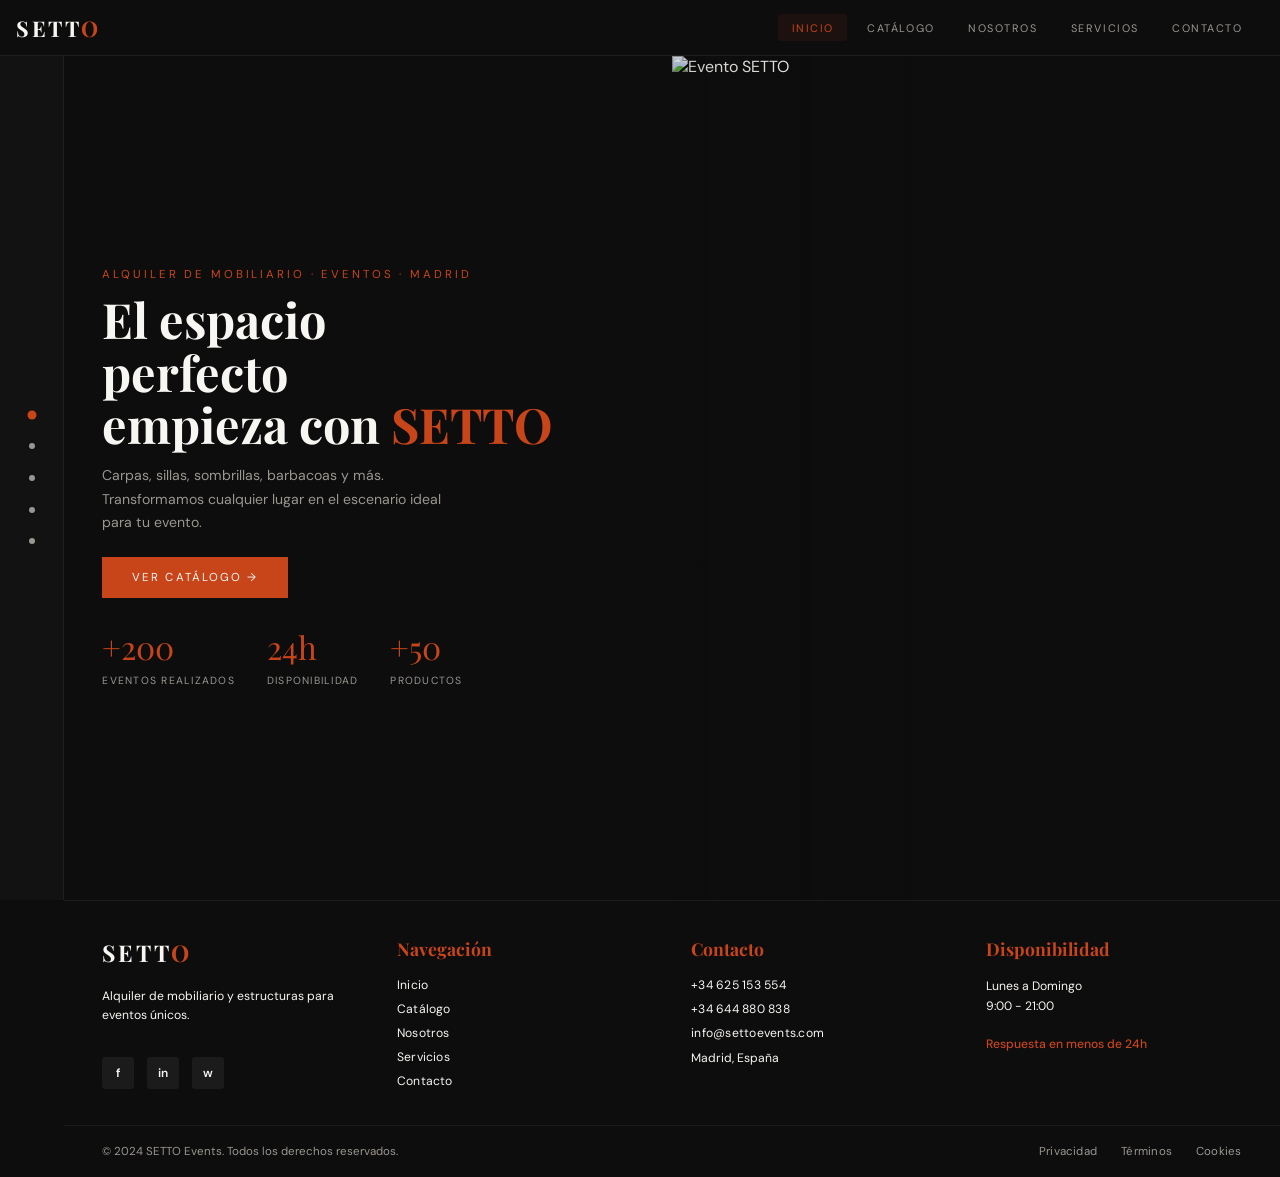
==== index.html @ fbda528d "first commit" ====
<!DOCTYPE html>
<html lang="es">
<head>
  <meta charset="UTF-8" />
  <meta name="viewport" content="width=device-width, initial-scale=1.0, maximum-scale=1.0" />
  <title>SETTO — Mobiliario para Eventos</title>
  <link href="https://fonts.googleapis.com/css2?family=Playfair+Display:ital,wght@0,400;0,700;1,400&family=DM+Sans:wght@300;400;500&display=swap" rel="stylesheet" />
  <link rel="stylesheet" href="styles.css" />
</head>
<body>
  <div class="shell">
    <header class="topbar">
      <a class="logo" href="index.html">SETT<span>O</span></a>
      <nav class="topbar-right" aria-label="Navegación principal">
        <a class="tab active" href="index.html">Inicio</a>
        <a class="tab" href="catalogo.html">Catálogo</a>
        <a class="tab" href="quienes.html">Nosotros</a>
        <a class="tab" href="servicios.html">Servicios</a>
        <a class="tab" href="contacto.html">Contacto</a>
      </nav>
    </header>

    <aside class="sidebar" aria-label="Secciones del sitio">
      <a class="side-dot active" href="index.html" aria-label="Inicio"></a>
      <a class="side-dot" href="catalogo.html" aria-label="Catálogo"></a>
      <a class="side-dot" href="quienes.html" aria-label="Nosotros"></a>
      <a class="side-dot" href="servicios.html" aria-label="Servicios"></a>
      <a class="side-dot" href="contacto.html" aria-label="Contacto"></a>
    </aside>

    <main class="content">
      <section class="panel active" id="p-inicio">
        <div class="inicio-left">
          <p class="inicio-tag">Alquiler de Mobiliario · Eventos · Madrid</p>
          <h1 class="inicio-title">El espacio<br />perfecto<br />empieza con <em>SETTO</em></h1>
          <p class="inicio-desc">Carpas, sillas, sombrillas, barbacoas y más. Transformamos cualquier lugar en el escenario ideal para tu evento.</p>
          <a class="btn" href="catalogo.html">Ver catálogo →</a>
          <div class="inicio-stats">
            <div class="stat-item">
              <span class="stat-num">+200</span>
              <span class="stat-lbl">Eventos realizados</span>
            </div>
            <div class="stat-item">
              <span class="stat-num">24h</span>
              <span class="stat-lbl">Disponibilidad</span>
            </div>
            <div class="stat-item">
              <span class="stat-num">+50</span>
              <span class="stat-lbl">Productos</span>
            </div>
          </div>
        </div>
        <div class="inicio-right">
          <img src="https://lh3.googleusercontent.com/d/1FYIi6X37Gi3Uoi7_9sKnmlRNh_rborIX" alt="Evento SETTO" />
        </div>
      </section>
    </main>
  </div>

  <footer>
    <div class="footer-content">
      <div class="footer-section footer-brand">
        <div class="footer-logo">SETT<span>O</span></div>
        <p class="footer-tagline">Alquiler de mobiliario y estructuras para eventos únicos.</p>
        <div class="footer-social">
          <a href="#" aria-label="Instagram" title="Instagram">f</a>
          <a href="#" aria-label="LinkedIn" title="LinkedIn">in</a>
          <a href="#" aria-label="WhatsApp" title="WhatsApp">w</a>
        </div>
      </div>

      <div class="footer-section">
        <h3>Navegación</h3>
        <ul>
          <li><a href="index.html">Inicio</a></li>
          <li><a href="catalogo.html">Catálogo</a></li>
          <li><a href="quienes.html">Nosotros</a></li>
          <li><a href="servicios.html">Servicios</a></li>
          <li><a href="contacto.html">Contacto</a></li>
        </ul>
      </div>

      <div class="footer-section">
        <h3>Contacto</h3>
        <ul>
          <li><a href="tel:+34625153554">+34 625 153 554</a></li>
          <li><a href="tel:+34644880838">+34 644 880 838</a></li>
          <li><a href="mailto:info@settoevents.com">info@settoevents.com</a></li>
          <li><p>Madrid, España</p></li>
        </ul>
      </div>

      <div class="footer-section">
        <h3>Disponibilidad</h3>
        <p>Lunes a Domingo<br>9:00 - 21:00</p>
        <p style="margin-top: 0.5rem; color: var(--terra); font-weight: 500;">Respuesta en menos de 24h</p>
      </div>
    </div>

    <div class="footer-bottom">
      <p>&copy; 2024 SETTO Events. Todos los derechos reservados.</p>
      <nav style="display: flex; gap: 1.5rem;">
        <a href="#">Privacidad</a>
        <a href="#">Términos</a>
        <a href="#">Cookies</a>
      </nav>
    </div>
  </footer>
</body>
</html>
---- styles.css ----
:root {
  --negro: #0D0D0D;
  --terra: #C8451A;
  --crema: #F8F6F2;
  --arena: #E8E0D5;
  --piedra: #9A9690;
  --fd: 'Playfair Display', serif;
  --fb: 'DM Sans', sans-serif;
}

*, *::before, *::after { margin: 0; padding: 0; box-sizing: border-box; }

html, body {
  width: 100%;
  min-height: 100%;
  overflow-y: auto;
  overflow-x: hidden;
  font-family: var(--fb);
  background: var(--negro);
  color: var(--crema);
}

a { color: inherit; }

.shell {
  display: grid;
  grid-template-columns: 64px 1fr;
  grid-template-rows: 56px 1fr;
  width: 100vw;
  min-height: 100vh;
}

.topbar {
  grid-column: 1 / -1;
  grid-row: 1;
  background: var(--negro);
  border-bottom: 1px solid rgba(255,255,255,0.07);
  display: flex;
  align-items: center;
  justify-content: space-between;
  padding: 0 1.5rem 0 1rem;
  z-index: 10;
}

.logo {
  font-family: var(--fd);
  font-size: 1.35rem;
  font-weight: 700;
  letter-spacing: 0.12em;
  color: var(--crema);
  text-decoration: none;
}

.logo span { color: var(--terra); }

.topbar-right {
  display: flex;
  align-items: center;
  gap: 0.4rem;
}

.tab {
  font-size: 0.68rem;
  letter-spacing: 0.14em;
  text-transform: uppercase;
  color: var(--piedra);
  background: none;
  border: none;
  cursor: pointer;
  padding: 0.4rem 0.85rem;
  border-radius: 2px;
  transition: color 0.2s, background 0.2s;
  font-family: var(--fb);
  text-decoration: none;
}

.tab:hover { color: var(--crema); }
.tab.active { color: var(--terra); background: rgba(200,69,26,0.08); }

.sidebar {
  grid-column: 1;
  grid-row: 2;
  background: rgba(255,255,255,0.02);
  border-right: 1px solid rgba(255,255,255,0.06);
  display: flex;
  flex-direction: column;
  align-items: center;
  justify-content: center;
  gap: 1.6rem;
  padding: 1rem 0;
}

.side-dot {
  width: 6px;
  height: 6px;
  border-radius: 50%;
  background: var(--piedra);
  cursor: pointer;
  transition: background 0.2s, transform 0.2s;
  display: block;
  text-decoration: none;
}

.side-dot.active { background: var(--terra); transform: scale(1.5); }
.side-dot:hover { background: var(--crema); }

.content {
  grid-column: 2;
  grid-row: 2;
  position: relative;
  overflow: visible;
}

.panel {
  position: relative;
  min-height: calc(100vh - 56px);
  opacity: 1;
  pointer-events: auto;
}

.panel.active {
  opacity: 1;
  pointer-events: auto;
}

#p-inicio {
  display: grid;
  grid-template-columns: 1fr 1fr;
  height: 100%;
}

.inicio-left {
  background: var(--negro);
  display: flex;
  flex-direction: column;
  justify-content: center;
  padding: clamp(1.5rem, 3vw, 3.5rem);
  gap: 0;
}

.inicio-tag {
  font-size: clamp(0.6rem, 0.9vw, 0.72rem);
  letter-spacing: 0.25em;
  text-transform: uppercase;
  color: var(--terra);
  margin-bottom: clamp(0.6rem, 1.2vh, 1.2rem);
  animation: fadeUp 0.5s ease 0.1s both;
}

.inicio-title {
  font-family: var(--fd);
  font-size: clamp(1.8rem, 3.8vw, 4rem);
  line-height: 1.08;
  color: var(--crema);
  margin-bottom: clamp(0.6rem, 1.5vh, 1.5rem);
  animation: fadeUp 0.5s ease 0.2s both;
}

.inicio-title em { color: var(--terra); font-style: normal; }

.inicio-desc {
  color: var(--piedra);
  font-size: clamp(0.78rem, 1.1vw, 0.95rem);
  line-height: 1.65;
  max-width: 340px;
  margin-bottom: clamp(1rem, 2.5vh, 2rem);
  animation: fadeUp 0.5s ease 0.3s both;
}

.btn,
.form-submit,
.page-link {
  display: inline-block;
  background: var(--terra);
  color: var(--crema);
  font-size: 0.72rem;
  letter-spacing: 0.18em;
  text-transform: uppercase;
  padding: 0.75rem 1.8rem;
  border: 1px solid transparent;
  cursor: pointer;
  font-family: var(--fb);
  transition: background 0.2s, color 0.2s, border-color 0.2s;
  animation: fadeUp 0.5s ease 0.4s both;
  align-self: flex-start;
  text-decoration: none;
}

.btn:hover,
.form-submit:hover,
.page-link:hover {
  background: transparent;
  border-color: var(--terra);
  color: var(--terra);
}

.inicio-stats {
  display: flex;
  gap: 2rem;
  margin-top: clamp(1.2rem, 3vh, 2.5rem);
  animation: fadeUp 0.5s ease 0.5s both;
}

.stat-num {
  font-family: var(--fd);
  font-size: clamp(1.4rem, 2.5vw, 2.2rem);
  color: var(--terra);
  display: block;
}

.stat-lbl {
  font-size: 0.65rem;
  letter-spacing: 0.12em;
  text-transform: uppercase;
  color: var(--piedra);
}

.inicio-right {
  position: relative;
  overflow: hidden;
}

.inicio-right img {
  width: 100%;
  height: 100%;
  object-fit: cover;
  object-position: 40% 55%;
}

.inicio-right::after {
  content: '';
  position: absolute;
  inset: 0;
  background: linear-gradient(to right, rgba(13,13,13,0.18) 0%, transparent 40%);
}

#p-catalogo {
  display: grid;
  grid-template-rows: auto 1fr auto;
  min-height: calc(100vh - 56px);
  background: var(--crema);
  color: var(--negro);
  overflow-y: auto;
}

.cat-header {
  padding: clamp(0.8rem, 1.5vh, 1.2rem) clamp(1rem, 2vw, 2rem);
  display: flex;
  align-items: center;
  justify-content: space-between;
  border-bottom: 1px solid var(--arena);
  flex-wrap: wrap;
  gap: 0.5rem;
}

.cat-title {
  font-family: var(--fd);
  font-size: clamp(1rem, 2vw, 1.5rem);
  color: var(--negro);
}

.filters {
  display: flex;
  gap: 0.3rem;
  flex-wrap: wrap;
}

.fbtn {
  font-family: var(--fb);
  font-size: 0.62rem;
  letter-spacing: 0.14em;
  text-transform: uppercase;
  color: var(--piedra);
  background: transparent;
  border: 1px solid var(--arena);
  padding: 0.3rem 0.8rem;
  cursor: pointer;
  transition: all 0.2s;
}

.fbtn:hover { border-color: var(--negro); color: var(--negro); }
.fbtn.active { background: var(--negro); color: var(--crema); border-color: var(--negro); }

.cat-grid {
  display: grid;
  grid-template-columns: repeat(5, 1fr);
  gap: 1px;
  background: var(--arena);
  align-content: start;
  grid-auto-rows: max-content;
}

.cat-card {
  background: var(--crema);
  cursor: pointer;
  display: flex;
  flex-direction: column;
  overflow: hidden;
  transition: opacity 0.2s;
  position: relative;
  min-height: 0;
}

.cat-card.hidden { display: none; }

.cat-card-img {
  overflow: hidden;
  position: relative;
  aspect-ratio: 4 / 5;
  background: var(--arena);
}

.cat-card-img img {
  width: 100%;
  height: 100%;
  object-fit: cover;
  object-position: center;
  transition: transform 0.4s ease;
}

.cat-card:hover .cat-card-img img { transform: scale(1.06); }

.cat-card-overlay {
  position: absolute;
  inset: 0;
  background: rgba(13,13,13,0);
  display: flex;
  align-items: center;
  justify-content: center;
  transition: background 0.3s;
}

.cat-card:hover .cat-card-overlay { background: rgba(13,13,13,0.5); }

.cat-card-cta {
  color: var(--crema);
  font-size: 0.62rem;
  letter-spacing: 0.18em;
  text-transform: uppercase;
  border: 1px solid rgba(255,255,255,0.6);
  padding: 0.4rem 0.9rem;
  opacity: 0;
  transform: translateY(6px);
  transition: opacity 0.25s, transform 0.25s;
}

.cat-card:hover .cat-card-cta { opacity: 1; transform: translateY(0); }

.cat-card-info {
  padding: 0.4rem 0.6rem 0.5rem;
  border-top: 1px solid var(--arena);
  flex-shrink: 0;
}

.cat-card-ref {
  font-size: 0.55rem;
  letter-spacing: 0.16em;
  text-transform: uppercase;
  color: var(--terra);
  margin-bottom: 0.1rem;
}

.cat-card-name {
  font-family: var(--fd);
  font-size: clamp(0.7rem, 1vw, 0.9rem);
  color: var(--negro);
  white-space: nowrap;
  overflow: hidden;
  text-overflow: ellipsis;
}

.cat-footer {
  padding: 0.5rem clamp(1rem, 2vw, 2rem);
  border-top: 1px solid var(--arena);
  font-size: 0.65rem;
  color: var(--piedra);
  letter-spacing: 0.05em;
  display: flex;
  align-items: center;
  gap: 0.4rem;
}

.cat-footer span { color: var(--terra); }

.q-layout,
.srv-layout,
.cnt-layout {
  display: grid;
  height: 100%;
}

.q-layout { grid-template-columns: 1fr 1.4fr; }
.srv-layout { grid-template-columns: 1fr 1fr; }
.cnt-layout { grid-template-columns: 1fr 1.3fr; }

.q-visual,
.srv-left,
.cnt-left {
  display: flex;
  flex-direction: column;
  justify-content: center;
  padding: clamp(1.5rem, 3vw, 3.5rem);
}

.q-visual {
  background: var(--negro);
  position: relative;
  overflow: hidden;
  align-items: flex-start;
  gap: 1.2rem;
}

.q-visual::before {
  content: '';
  position: absolute;
  bottom: 0;
  right: 0;
  width: 45%;
  height: 35%;
  background: var(--terra);
  opacity: 0.85;
}

.q-visual-word {
  font-family: var(--fd);
  font-size: clamp(3.5rem, 7vw, 7.5rem);
  font-weight: 700;
  color: rgba(255,255,255,0.92);
  letter-spacing: 0.08em;
  position: relative;
  z-index: 1;
  line-height: 1;
}

.q-visual-tagline {
  font-size: clamp(0.85rem, 1.3vw, 1.05rem);
  color: rgba(255,255,255,0.65);
  line-height: 1.65;
  max-width: 280px;
  position: relative;
  z-index: 1;
  font-family: var(--fb);
  font-weight: 300;
}

.q-visual-label {
  position: absolute;
  bottom: clamp(1rem, 3vh, 2.5rem);
  left: clamp(1.5rem, 3vw, 2.5rem);
  font-size: 0.62rem;
  letter-spacing: 0.2em;
  text-transform: uppercase;
  color: rgba(255,255,255,0.35);
  z-index: 1;
}

.q-content {
  background: var(--crema);
  color: var(--negro);
  padding: clamp(1.5rem, 3vw, 3.5rem);
  display: flex;
  flex-direction: column;
  justify-content: center;
  gap: 0;
  overflow: hidden;
}

.q-label,
.srv-left-label,
.cnt-label,
.cnt-form-label {
  font-size: 0.65rem;
  letter-spacing: 0.25em;
  text-transform: uppercase;
}

.q-label,
.srv-left-label,
.cnt-label { color: var(--terra); margin-bottom: 0.6rem; }

.q-title,
.srv-left-title,
.cnt-title,
.cnt-right-title,
.lb-name,
.contact-name {
  font-family: var(--fd);
}

.q-title {
  font-size: clamp(1.4rem, 2.8vw, 2.6rem);
  line-height: 1.1;
  margin-bottom: clamp(0.6rem, 1.5vh, 1.2rem);
}

.q-body {
  color: var(--piedra);
  font-size: clamp(0.75rem, 1.1vw, 0.9rem);
  line-height: 1.7;
  max-width: 480px;
  margin-bottom: clamp(1rem, 2.5vh, 2rem);
}

.q-values {
  display: flex;
  flex-direction: column;
  gap: clamp(0.5rem, 1.2vh, 1rem);
}

.q-val {
  display: flex;
  gap: 1rem;
  align-items: flex-start;
}

.q-val-num {
  font-family: var(--fd);
  font-size: 0.95rem;
  color: var(--terra);
  min-width: 24px;
  flex-shrink: 0;
  padding-top: 0.05rem;
}

.q-val-text strong {
  display: block;
  font-size: clamp(0.75rem, 1vw, 0.85rem);
  letter-spacing: 0.05em;
  margin-bottom: 0.1rem;
}

.q-val-text span {
  font-size: clamp(0.7rem, 0.9vw, 0.8rem);
  color: var(--piedra);
  line-height: 1.5;
}

.srv-left { background: var(--terra); }

.srv-left-title {
  font-size: clamp(1.6rem, 3vw, 3rem);
  color: var(--crema);
  line-height: 1.1;
  margin-bottom: clamp(0.8rem, 2vh, 1.5rem);
}

.srv-left-body {
  color: rgba(255,255,255,0.7);
  font-size: clamp(0.75rem, 1.1vw, 0.9rem);
  line-height: 1.7;
  max-width: 340px;
}

.srv-right {
  background: var(--negro);
  display: flex;
  flex-direction: column;
  justify-content: center;
  padding: clamp(1.5rem, 3vw, 3rem);
  gap: 0;
}

.srv-row {
  display: grid;
  grid-template-columns: 42px 1fr auto;
  align-items: center;
  gap: 1rem;
  padding: clamp(0.5rem, 1.2vh, 0.9rem) 0;
  border-bottom: 1px solid rgba(255,255,255,0.06);
  transition: all 0.2s;
  cursor: default;
}

.srv-row:first-child { border-top: 1px solid rgba(255,255,255,0.06); }
.srv-row:hover .srv-name { color: var(--terra); }

.srv-num {
  font-family: var(--fd);
  font-size: 0.85rem;
  color: var(--piedra);
}

.srv-name {
  font-family: var(--fd);
  font-size: clamp(0.9rem, 1.5vw, 1.2rem);
  color: var(--crema);
  transition: color 0.2s;
}

.srv-desc {
  font-size: clamp(0.62rem, 0.85vw, 0.75rem);
  color: var(--piedra);
  line-height: 1.4;
  margin-top: 0.1rem;
}

.srv-arr { color: var(--terra); font-size: 1rem; }

.cnt-left {
  background: var(--negro);
  border-right: 1px solid rgba(255,255,255,0.06);
  gap: 0;
}

.cnt-title {
  font-size: clamp(1.4rem, 2.8vw, 2.6rem);
  line-height: 1.1;
  margin-bottom: clamp(0.8rem, 2vh, 1.5rem);
}

.cnt-tagline {
  color: var(--piedra);
  font-size: clamp(0.75rem, 1vw, 0.88rem);
  line-height: 1.7;
  margin-bottom: clamp(1.2rem, 3vh, 2.5rem);
  max-width: 320px;
}

.cnt-persons {
  display: flex;
  flex-direction: column;
  gap: clamp(0.8rem, 2vh, 1.5rem);
}

.cnt-person-name {
  font-family: var(--fd);
  font-size: clamp(0.85rem, 1.3vw, 1.1rem);
  color: var(--crema);
  margin-bottom: 0.3rem;
}

.cnt-detail {
  font-size: clamp(0.68rem, 0.9vw, 0.8rem);
  color: var(--piedra);
  line-height: 1.7;
}

.cnt-detail a {
  color: var(--piedra);
  text-decoration: none;
  transition: color 0.2s;
}

.cnt-detail a:hover { color: var(--terra); }

.cnt-avail {
  margin-top: clamp(0.8rem, 2vh, 1.5rem);
  display: inline-flex;
  align-items: center;
  gap: 0.5rem;
  font-size: 0.68rem;
  letter-spacing: 0.1em;
  text-transform: uppercase;
  color: var(--terra);
}

.cnt-avail::before {
  content: '';
  width: 7px;
  height: 7px;
  border-radius: 50%;
  background: var(--terra);
  animation: pulse 1.5s ease infinite;
}

.cnt-right {
  background: var(--crema);
  display: flex;
  flex-direction: column;
  justify-content: center;
  padding: clamp(1.5rem, 3vw, 3.5rem);
  gap: clamp(0.6rem, 1.5vh, 1.2rem);
  color: var(--negro);
}

.cnt-right-title {
  font-size: clamp(0.9rem, 1.6vw, 1.3rem);
  margin-bottom: 0.3rem;
}

.contact-direct {
  display: grid;
  grid-template-columns: 1fr 1fr;
  gap: 1.5rem;
}

.contact-name {
  font-size: clamp(0.9rem, 1.4vw, 1.1rem);
  color: var(--crema);
  margin-bottom: 0.5rem;
}

.contact-link {
  display: block;
  color: var(--piedra);
  text-decoration: none;
  font-size: clamp(0.72rem, 1vw, 0.85rem);
  line-height: 1.8;
  transition: color 0.2s;
}

.contact-link:hover { color: var(--terra); }

.contact-divider {
  height: 1px;
  background: rgba(255,255,255,0.07);
}

.contact-form-cta {
  display: flex;
  flex-direction: column;
  gap: 1rem;
}

.form-subtitle {
  font-size: clamp(0.85rem, 1.4vw, 1.1rem);
  font-family: var(--fd);
  color: var(--crema);
}

.form-helper {
  font-size: clamp(0.72rem, 1vw, 0.83rem);
  color: var(--piedra);
  line-height: 1.7;
}

.contact-form {
  display: flex;
  flex-direction: column;
  gap: clamp(0.6rem, 1.5vh, 1rem);
}

.form-group {
  display: flex;
  flex-direction: column;
  gap: 0.3rem;
}

.form-label {
  font-size: 0.62rem;
  letter-spacing: 0.14em;
  text-transform: uppercase;
  color: var(--piedra);
}

.form-input,
.form-select,
.form-textarea {
  background: var(--arena);
  border: 1px solid transparent;
  padding: 0.55rem 0.8rem;
  font-family: var(--fb);
  font-size: clamp(0.75rem, 1vw, 0.88rem);
  color: var(--negro);
  outline: none;
  transition: border-color 0.2s;
  resize: none;
  appearance: none;
  width: 100%;
}

.form-input:focus,
.form-select:focus,
.form-textarea:focus { border-color: var(--terra); }

.form-textarea { height: clamp(60px, 10vh, 90px); }

.form-row { display: grid; grid-template-columns: 1fr 1fr; gap: 0.6rem; }

.lightbox {
  display: none;
  position: fixed;
  inset: 0;
  z-index: 200;
  background: rgba(13,13,13,0.93);
  align-items: center;
  justify-content: center;
  padding: 2rem;
}

.lightbox.open { display: flex; }

.lb-inner {
  position: relative;
  max-width: 780px;
  width: 100%;
  background: var(--crema);
  display: grid;
  grid-template-columns: 1fr 1fr;
  animation: lbIn 0.22s ease;
  overflow: hidden;
}

@keyframes lbIn {
  from { opacity: 0; transform: scale(0.96); }
  to { opacity: 1; transform: scale(1); }
}

.lb-img-wrap {
  background: var(--arena);
  display: flex;
  align-items: center;
  justify-content: center;
  min-height: 320px;
  max-height: 80vh;
}

.lb-img-wrap img {
  width: 100%;
  height: 100%;
  object-fit: contain;
  padding: 1.5rem;
}

.lb-info {
  padding: 2.5rem 2rem;
  display: flex;
  flex-direction: column;
  justify-content: space-between;
  color: var(--negro);
}

.lb-ref {
  font-size: 0.62rem;
  letter-spacing: 0.2em;
  text-transform: uppercase;
  color: var(--terra);
  margin-bottom: 0.4rem;
}

.lb-name {
  font-size: 1.5rem;
  margin-bottom: 0.8rem;
  line-height: 1.2;
}

.lb-desc {
  font-size: 0.84rem;
  color: var(--piedra);
  line-height: 1.7;
  flex-grow: 1;
}

.lb-action {
  margin-top: 1.5rem;
}

.lb-action button {
  background: var(--terra);
  color: var(--crema);
  border: none;
  font-family: var(--fb);
  font-size: 0.72rem;
  letter-spacing: 0.16em;
  text-transform: uppercase;
  padding: 0.7rem 1.5rem;
  cursor: pointer;
  transition: background 0.2s;
}

.lb-action button:hover { background: #a83712; }

.lb-close {
  position: absolute;
  top: 0.8rem;
  right: 0.8rem;
  background: none;
  border: none;
  font-size: 1.4rem;
  cursor: pointer;
  color: var(--piedra);
  transition: color 0.2s;
  line-height: 1;
}

.lb-close:hover { color: var(--terra); }

@keyframes fadeUp {
  from { opacity: 0; transform: translateY(18px); }
  to { opacity: 1; transform: translateY(0); }
}

@keyframes pulse {
  0%, 100% { opacity: 1; }
  50% { opacity: 0.3; }
}

/* FOOTER */
footer {
  background: var(--negro);
  border-top: 1px solid rgba(255,255,255,0.06);
  margin-left: 64px;
  color: var(--crema);
}

.footer-content {
  display: grid;
  grid-template-columns: repeat(4, 1fr);
  gap: clamp(1.5rem, 3vw, 3rem);
  padding: clamp(2rem, 4vh, 3.5rem) clamp(1.5rem, 3vw, 3rem);
}

.footer-section {
  display: flex;
  flex-direction: column;
  gap: clamp(0.6rem, 1.2vh, 1rem);
}

.footer-section h3 {
  font-family: var(--fd);
  font-size: clamp(0.9rem, 1.4vw, 1.1rem);
  color: var(--terra);
  margin-bottom: 0.4rem;
}

.footer-section ul {
  list-style: none;
  display: flex;
  flex-direction: column;
  gap: 0.5rem;
}

.footer-section li {
  font-size: clamp(0.7rem, 0.95vw, 0.85rem);
}

.footer-section a {
  color: var(--crema);
  text-decoration: none;
  transition: color 0.2s;
  letter-spacing: 0.02em;
}

.footer-section a:hover {
  color: var(--terra);
}

.footer-section p {
  font-size: clamp(0.7rem, 0.95vw, 0.85rem);
  color: var(--crema);
  line-height: 1.6;
}

.footer-logo {
  font-family: var(--fd);
  font-size: clamp(1.2rem, 1.8vw, 1.5rem);
  font-weight: 700;
  letter-spacing: 0.12em;
  margin-bottom: 0.5rem;
}

.footer-logo span {
  color: var(--terra);
}

.footer-tagline {
  font-size: clamp(0.7rem, 0.95vw, 0.85rem);
  color: var(--piedra);
  line-height: 1.6;
  max-width: 280px;
  margin-bottom: 1rem;
}

.footer-social {
  display: flex;
  gap: 0.8rem;
  margin-top: 0.3rem;
}

.footer-social a {
  width: 32px;
  height: 32px;
  display: flex;
  align-items: center;
  justify-content: center;
  background: rgba(255,255,255,0.06);
  border-radius: 3px;
  color: var(--crema);
  font-size: 0.75rem;
  font-weight: 600;
  transition: background 0.2s, color 0.2s;
  text-decoration: none;
  letter-spacing: 0.05em;
}

.footer-social a:hover {
  background: var(--terra);
  color: var(--crema);
}

.footer-bottom {
  padding: clamp(1rem, 2vh, 1.5rem) clamp(1.5rem, 3vw, 3rem);
  border-top: 1px solid rgba(255,255,255,0.06);
  display: flex;
  align-items: center;
  justify-content: space-between;
  flex-wrap: wrap;
  gap: 1rem;
  font-size: clamp(0.65rem, 0.9vw, 0.8rem);
  color: var(--piedra);
}

.footer-bottom p {
  margin: 0;
}

.footer-bottom nav {
  display: flex;
  gap: clamp(1rem, 2vw, 1.5rem);
}

.footer-bottom a {
  color: var(--piedra);
  text-decoration: none;
  transition: color 0.2s;
  letter-spacing: 0.02em;
}

.footer-bottom a:hover {
  color: var(--terra);
}

@media (max-width: 900px) {
  .shell { grid-template-columns: 1fr; grid-template-rows: 48px 40px 1fr; min-height: 100vh; }
  .topbar { grid-column: 1; grid-row: 1; padding: 0 1rem; }
  .sidebar {
    grid-column: 1;
    grid-row: 2;
    flex-direction: row;
    height: 40px;
    border-right: none;
    border-bottom: 1px solid rgba(255,255,255,0.06);
    padding: 0 1rem;
    justify-content: center;
  }
  .content { grid-column: 1; grid-row: 3; }

  #p-inicio { grid-template-columns: 1fr; }
  .inicio-right { display: none; }
  .inicio-left { padding: 1.5rem; }

  .q-layout { grid-template-columns: 1fr; }
  .q-visual { display: none; }
  .q-content { padding: 1.5rem; }

  .srv-layout { grid-template-columns: 1fr; }
  .srv-left { padding: 1.5rem; }
  .srv-right { padding: 1.5rem; }

  .cnt-layout { grid-template-columns: 1fr; grid-template-rows: auto 1fr; }
  .cnt-left {
    padding: 1rem 1.5rem;
    display: flex;
    flex-direction: row;
    flex-wrap: wrap;
    gap: 1rem;
    align-items: center;
    justify-content: space-around;
    border-right: none;
    border-bottom: 1px solid rgba(255,255,255,0.06);
  }
  .cnt-left .cnt-label,
  .cnt-left .cnt-title,
  .cnt-left .cnt-tagline { display: none; }
  .cnt-left .cnt-persons { flex-direction: row; gap: 2rem; margin: 0; }
  .cnt-right { padding: 1.2rem 1.5rem; }

  .contact-direct { grid-template-columns: 1fr 1fr; }

  #p-catalogo { grid-template-rows: auto minmax(0, 1fr) auto; min-height: calc(100vh - 88px); }
  .cat-grid { grid-template-columns: repeat(2, 1fr); }
  .cat-header { align-items: flex-start; }
  .filters { width: 100%; }

  .topbar-right .tab { font-size: 0.6rem; padding: 0.3rem 0.5rem; }

  .lb-inner { grid-template-columns: 1fr; max-width: 340px; }
  .lb-img-wrap { min-height: 200px; }

  footer { margin-left: 0; }
  .footer-content { grid-template-columns: repeat(2, 1fr); gap: clamp(1.2rem, 2.5vw, 2rem); }
}

@media (max-width: 500px) {
  #p-catalogo { grid-template-rows: auto minmax(0, 1fr) auto; min-height: calc(100vh - 88px); }
  .cat-grid { grid-template-columns: 1fr; }
  .cat-header {
    gap: 0.75rem;
  }
  .filters {
    gap: 0.4rem;
  }
  .fbtn {
    flex: 1 1 calc(50% - 0.2rem);
    text-align: center;
  }
  .cat-card-info {
    padding: 0.45rem 0.65rem 0.55rem;
  }
  .cat-card-name {
    white-space: normal;
    line-height: 1.2;
  }
  .topbar-right { gap: 0; }
  .topbar-right .tab { font-size: 0.55rem; padding: 0.3rem 0.4rem; letter-spacing: 0.06em; }
  .contact-direct { grid-template-columns: 1fr; }

  .footer-content { grid-template-columns: 1fr; }
  .footer-bottom { flex-direction: column; align-items: flex-start; gap: 0.8rem; }
}
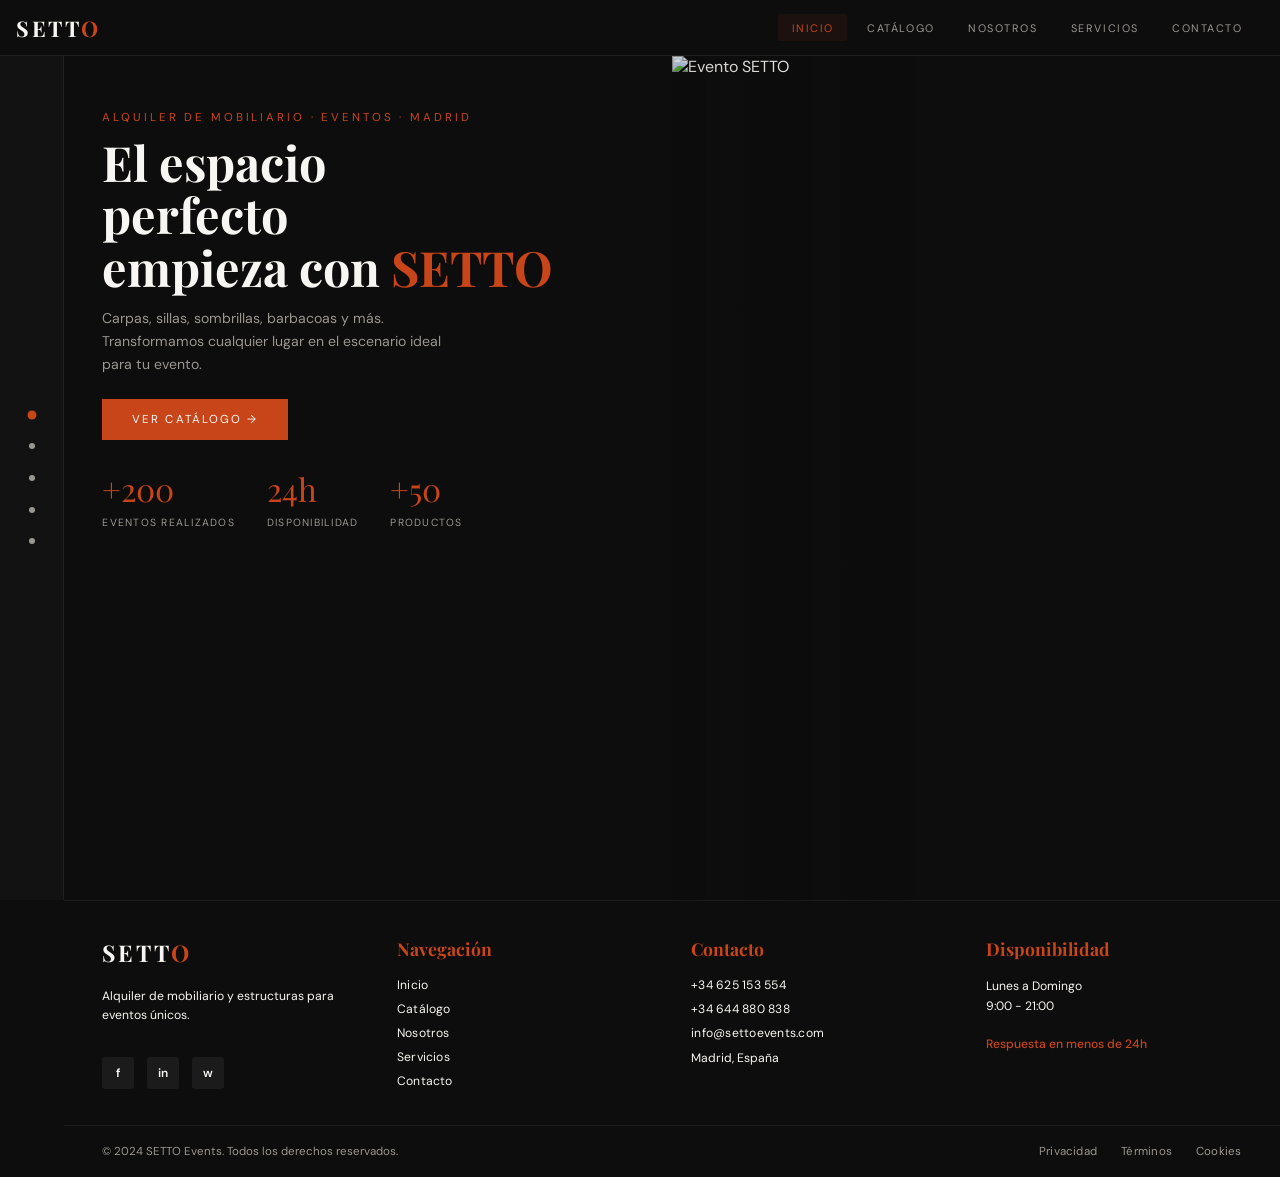
==== commit bc8e6bbe: "mas cambios" ====
--- a/index.html
+++ b/index.html
@@ -1,18 +1,42 @@
 <!DOCTYPE html>
 <html lang="es">
 <head>
+  <!-- Google Tag Manager -->
+  <script>(function(w,d,s,l,i){w[l]=w[l]||[];w[l].push({'gtm.start':
+  new Date().getTime(),event:'gtm.js'});var f=d.getElementsByTagName(s)[0],
+  j=d.createElement(s),dl=l!='dataLayer'?'&l='+l:'';j.async=true;j.src=
+  'https://www.googletagmanager.com/gtm.js?id='+i+dl;f.parentNode.insertBefore(j,f);
+  })(window,document,'script','dataLayer','GTM-MFLM4R39');</script>
+
+  <!-- Google tag (gtag.js) -->
+  <script async src="https://www.googletagmanager.com/gtag/js?id=G-QWT3WPNW7Q"></script>
+  <script>
+    window.dataLayer = window.dataLayer || [];
+    function gtag(){dataLayer.push(arguments);}
+    gtag('js', new Date());
+
+    gtag('config', 'G-QWT3WPNW7Q');
+  </script>
+  <!-- End Google Tag Manager -->
+
   <meta charset="UTF-8" />
   <meta name="viewport" content="width=device-width, initial-scale=1.0, maximum-scale=1.0" />
   <title>SETTO — Mobiliario para Eventos</title>
+  <link rel="icon" type="image/png" href="images/logo.png">
   <link href="https://fonts.googleapis.com/css2?family=Playfair+Display:ital,wght@0,400;0,700;1,400&family=DM+Sans:wght@300;400;500&display=swap" rel="stylesheet" />
   <link rel="stylesheet" href="styles.css" />
 </head>
 <body>
+  <!-- Google Tag Manager (noscript) -->
+  <noscript><iframe src="https://www.googletagmanager.com/ns.html?id=GTM-MFLM4R39"
+  height="0" width="0" style="display:none;visibility:hidden"></iframe></noscript>
+  <!-- End Google Tag Manager (noscript) -->
+
   <div class="shell">
     <header class="topbar">
-      <a class="logo" href="index.html">SETT<span>O</span></a>
+      <a class="logo" href="/">SETT<span>O</span></a>
       <nav class="topbar-right" aria-label="Navegación principal">
-        <a class="tab active" href="index.html">Inicio</a>
+        <a class="tab active" href="/">Inicio</a>
         <a class="tab" href="catalogo.html">Catálogo</a>
         <a class="tab" href="quienes.html">Nosotros</a>
         <a class="tab" href="servicios.html">Servicios</a>
@@ -21,7 +45,7 @@
     </header>
 
     <aside class="sidebar" aria-label="Secciones del sitio">
-      <a class="side-dot active" href="index.html" aria-label="Inicio"></a>
+      <a class="side-dot active" href="/" aria-label="Inicio"></a>
       <a class="side-dot" href="catalogo.html" aria-label="Catálogo"></a>
       <a class="side-dot" href="quienes.html" aria-label="Nosotros"></a>
       <a class="side-dot" href="servicios.html" aria-label="Servicios"></a>
@@ -63,16 +87,16 @@
         <div class="footer-logo">SETT<span>O</span></div>
         <p class="footer-tagline">Alquiler de mobiliario y estructuras para eventos únicos.</p>
         <div class="footer-social">
-          <a href="#" aria-label="Instagram" title="Instagram">f</a>
-          <a href="#" aria-label="LinkedIn" title="LinkedIn">in</a>
-          <a href="#" aria-label="WhatsApp" title="WhatsApp">w</a>
+          <a href="https://www.instagram.com/settoevents" aria-label="Instagram" title="Instagram">f</a>
+          <a href="https://www.linkedin.com/company/setto-events" aria-label="LinkedIn" title="LinkedIn">in</a>
+          <a href="https://wa.me/34625153554" aria-label="WhatsApp" title="WhatsApp">w</a>
         </div>
       </div>
 
       <div class="footer-section">
         <h3>Navegación</h3>
         <ul>
-          <li><a href="index.html">Inicio</a></li>
+          <li><a href="/">Inicio</a></li>
           <li><a href="catalogo.html">Catálogo</a></li>
           <li><a href="quienes.html">Nosotros</a></li>
           <li><a href="servicios.html">Servicios</a></li>
--- a/styles.css
+++ b/styles.css
@@ -133,8 +133,8 @@
   background: var(--negro);
   display: flex;
   flex-direction: column;
-  justify-content: center;
-  padding: clamp(1.5rem, 3vw, 3.5rem);
+  justify-content: flex-start; /* <-- CAMBIA 'center' POR 'flex-start' */
+  padding: clamp(3rem, 6vh, 6rem) clamp(1.5rem, 3vw, 3.5rem); /* <-- Añadimos más margen arriba (3rem a 6rem) para que no se pegue al menú superior */
   gap: 0;
 }
 
@@ -1020,24 +1020,29 @@
   color: var(--terra);
 }
 
-@media (max-width: 900px) {
-  .shell { grid-template-columns: 1fr; grid-template-rows: 48px 40px 1fr; min-height: 100vh; }
-  .topbar { grid-column: 1; grid-row: 1; padding: 0 1rem; }
-  .sidebar {
-    grid-column: 1;
-    grid-row: 2;
-    flex-direction: row;
-    height: 40px;
-    border-right: none;
-    border-bottom: 1px solid rgba(255,255,255,0.06);
-    padding: 0 1rem;
-    justify-content: center;
+@media (max-width: 50px) {
+  .shell { 
+    grid-template-columns: 1fr; 
+    grid-template-rows: auto; /* Deja que cambie según el contenido, no dejes filas fijas */
+    width: 100%;
+    min-height: auto;
   }
-  .content { grid-column: 1; grid-row: 3; }
-
-  #p-inicio { grid-template-columns: 1fr; }
+  
+  .panel {
+    min-height: auto !important; /* Elimina el cálculo de pantalla completa */
+    height: auto !important;
+  }
+
+  #p-inicio { 
+    grid-template-columns: 1fr; 
+    height: auto !important; /* Quita el height: 100% que tenías antes */
+  }
+
+  .inicio-left { 
+    padding: 2rem 1.5rem; /* Ajusta el espaciado para que no sature en móvil */
+  }
+  
   .inicio-right { display: none; }
-  .inicio-left { padding: 1.5rem; }
 
   .q-layout { grid-template-columns: 1fr; }
   .q-visual { display: none; }
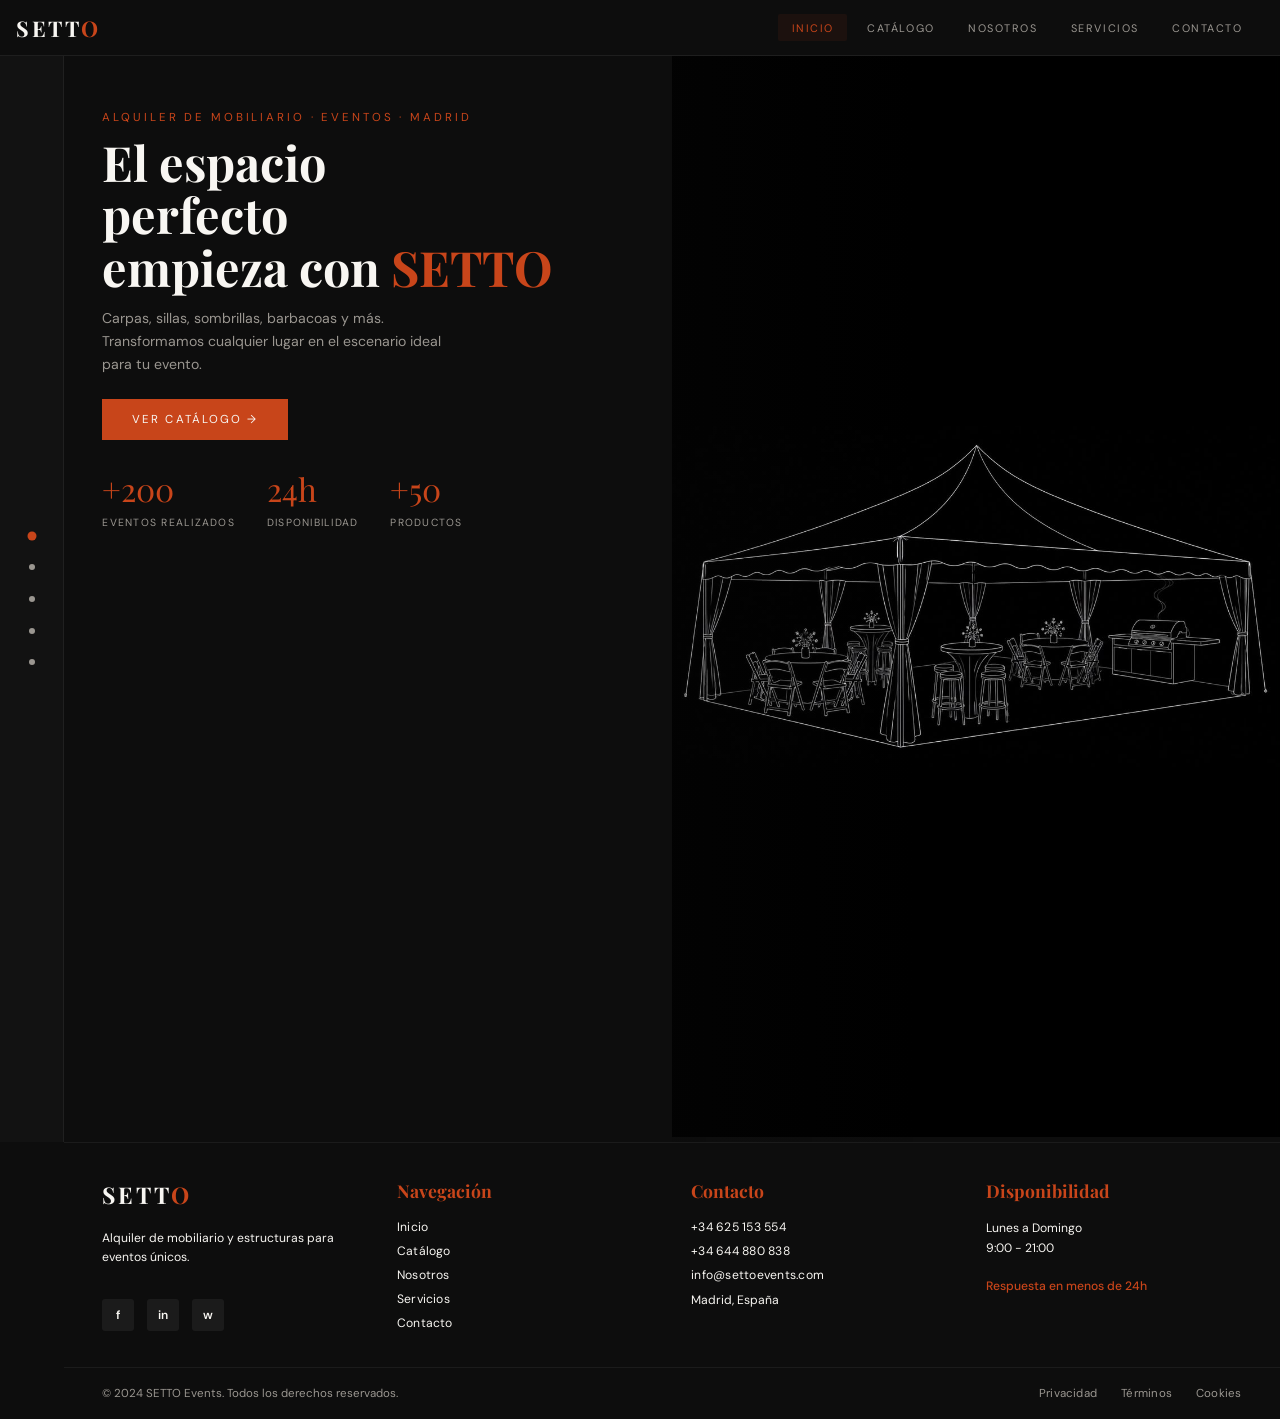
==== commit ea1ef5e8: "cambios_0307" ====
--- a/index.html
+++ b/index.html
@@ -75,7 +75,8 @@
           </div>
         </div>
         <div class="inicio-right">
-          <img src="https://lh3.googleusercontent.com/d/1FYIi6X37Gi3Uoi7_9sKnmlRNh_rborIX" alt="Evento SETTO" />
+          <!-- <img src="https://lh3.googleusercontent.com/d/1FYIi6X37Gi3Uoi7_9sKnmlRNh_rborIX" alt="Evento SETTO" /> -->
+          <img src="images/setto_fondo.jpeg" alt="Evento SETTO" />
         </div>
       </section>
     </main>
@@ -124,9 +125,9 @@
     <div class="footer-bottom">
       <p>&copy; 2024 SETTO Events. Todos los derechos reservados.</p>
       <nav style="display: flex; gap: 1.5rem;">
-        <a href="#">Privacidad</a>
-        <a href="#">Términos</a>
-        <a href="#">Cookies</a>
+        <a href="legal.html#privacidad">Privacidad</a>
+        <a href="legal.html#terminos">Términos</a>
+        <a href="legal.html#cookies">Cookies</a>
       </nav>
     </div>
   </footer>
--- a/styles.css
+++ b/styles.css
@@ -25,9 +25,9 @@
 .shell {
   display: grid;
   grid-template-columns: 64px 1fr;
-  grid-template-rows: 56px 1fr;
+  grid-template-rows: 56px auto;
   width: 100vw;
-  min-height: 100vh;
+  min-height: auto;
 }
 
 .topbar {
@@ -109,11 +109,12 @@
   grid-row: 2;
   position: relative;
   overflow: visible;
+  min-height: auto;
 }
 
 .panel {
   position: relative;
-  min-height: calc(100vh - 56px);
+  min-height: auto;
   opacity: 1;
   pointer-events: auto;
 }
@@ -126,7 +127,7 @@
 #p-inicio {
   display: grid;
   grid-template-columns: 1fr 1fr;
-  height: 100%;
+  height: auto;
 }
 
 .inicio-left {
@@ -222,7 +223,7 @@
 
 .inicio-right img {
   width: 100%;
-  height: 100%;
+  height: auto;
   object-fit: cover;
   object-position: 40% 55%;
 }
@@ -237,7 +238,7 @@
 #p-catalogo {
   display: grid;
   grid-template-rows: auto 1fr auto;
-  min-height: calc(100vh - 56px);
+  min-height: auto;
   background: var(--crema);
   color: var(--negro);
   overflow-y: auto;
@@ -299,6 +300,7 @@
   transition: opacity 0.2s;
   position: relative;
   min-height: 0;
+  text-decoration: none;
 }
 
 .cat-card.hidden { display: none; }
@@ -386,7 +388,7 @@
 .srv-layout,
 .cnt-layout {
   display: grid;
-  height: 100%;
+  height: auto;
 }
 
 .q-layout { grid-template-columns: 1fr 1.4fr; }
@@ -537,6 +539,21 @@
 
 .srv-left { background: var(--terra); }
 
+#p-servicios {
+  min-height: auto;
+}
+
+#p-servicios .srv-layout {
+  min-height: auto;
+  align-items: stretch;
+}
+
+#p-servicios .srv-left,
+#p-servicios .srv-right {
+  min-height: auto;
+  justify-content: flex-start;
+}
+
 .srv-left-title {
   font-size: clamp(1.6rem, 3vw, 3rem);
   color: var(--crema);
@@ -555,7 +572,7 @@
   background: var(--negro);
   display: flex;
   flex-direction: column;
-  justify-content: center;
+  justify-content: flex-start;
   padding: clamp(1.5rem, 3vw, 3rem);
   gap: 0;
 }
@@ -874,6 +891,403 @@
 }
 
 .lb-close:hover { color: var(--terra); }
+
+.product-page {
+  min-height: calc(100vh - 56px);
+  background: linear-gradient(180deg, rgba(248,246,242,1) 0%, rgba(241,236,228,1) 100%);
+  color: var(--negro);
+  padding: clamp(1.2rem, 2vw, 2rem);
+  display: flex;
+  flex-direction: column;
+  gap: clamp(1rem, 2vw, 1.5rem);
+}
+
+.product-page-empty {
+  justify-content: center;
+  align-items: flex-start;
+}
+
+.product-hero {
+  display: grid;
+  grid-template-columns: 1.05fr 0.95fr;
+  gap: clamp(1rem, 2vw, 2rem);
+  align-items: stretch;
+}
+
+.product-copy-block,
+.product-media,
+.product-panel,
+.related-section {
+  background: rgba(255,255,255,0.62);
+  border: 1px solid rgba(13,13,13,0.08);
+  box-shadow: 0 14px 40px rgba(13,13,13,0.06);
+}
+
+.product-copy-block {
+  padding: clamp(1.2rem, 2.5vw, 2.5rem);
+  display: flex;
+  flex-direction: column;
+  justify-content: center;
+}
+
+.product-kicker {
+  font-size: 0.65rem;
+  letter-spacing: 0.22em;
+  text-transform: uppercase;
+  color: var(--terra);
+  margin-bottom: 0.7rem;
+}
+
+.product-title {
+  font-family: var(--fd);
+  font-size: clamp(2rem, 4vw, 3.8rem);
+  line-height: 1.02;
+  margin-bottom: 0.6rem;
+}
+
+.product-subtitle {
+  font-size: 0.78rem;
+  letter-spacing: 0.12em;
+  text-transform: uppercase;
+  color: var(--piedra);
+  margin-bottom: 1rem;
+}
+
+.product-copy {
+  font-size: clamp(0.95rem, 1.2vw, 1.05rem);
+  line-height: 1.8;
+  color: #4b4844;
+  max-width: 58ch;
+}
+
+.product-actions {
+  display: flex;
+  flex-wrap: wrap;
+  gap: 0.9rem;
+  margin-top: 1.5rem;
+  align-items: center;
+}
+
+.product-secondary-link {
+  font-size: 0.72rem;
+  letter-spacing: 0.18em;
+  text-transform: uppercase;
+  color: var(--negro);
+  text-decoration: none;
+  border-bottom: 1px solid rgba(13,13,13,0.2);
+  padding-bottom: 0.15rem;
+}
+
+.product-secondary-link:hover {
+  color: var(--terra);
+  border-color: var(--terra);
+}
+
+.product-media {
+  overflow: hidden;
+  min-height: 320px;
+  display: flex;
+  align-items: stretch;
+  justify-content: stretch;
+}
+
+.product-media img {
+  width: 100%;
+  height: 100%;
+  object-fit: cover;
+}
+
+.product-detail-grid {
+  display: grid;
+  grid-template-columns: repeat(2, minmax(0, 1fr));
+  gap: clamp(1rem, 2vw, 1.5rem);
+}
+
+.product-panel,
+.related-section {
+  padding: clamp(1rem, 2vw, 1.6rem);
+}
+
+.product-panel h2,
+.related-section h2 {
+  font-family: var(--fd);
+  font-size: clamp(1.1rem, 1.8vw, 1.5rem);
+  margin-bottom: 0.8rem;
+  color: var(--negro);
+}
+
+.product-panel p {
+  font-size: clamp(0.8rem, 1vw, 0.92rem);
+  line-height: 1.75;
+  color: #4b4844;
+}
+
+.product-panel p + p {
+  margin-top: 0.9rem;
+}
+
+.product-list {
+  list-style: none;
+  display: flex;
+  flex-direction: column;
+  gap: 0.75rem;
+}
+
+.product-list li {
+  position: relative;
+  padding-left: 1rem;
+  color: #4b4844;
+  line-height: 1.6;
+}
+
+.product-list li::before {
+  content: '';
+  position: absolute;
+  left: 0;
+  top: 0.65em;
+  width: 6px;
+  height: 6px;
+  border-radius: 50%;
+  background: var(--terra);
+}
+
+.product-specs {
+  display: grid;
+  grid-template-columns: repeat(2, minmax(0, 1fr));
+  gap: 0.9rem;
+}
+
+.product-specs div {
+  background: rgba(13,13,13,0.03);
+  border: 1px solid rgba(13,13,13,0.05);
+  padding: 0.85rem 0.9rem;
+}
+
+.product-specs dt {
+  font-size: 0.6rem;
+  letter-spacing: 0.16em;
+  text-transform: uppercase;
+  color: var(--piedra);
+  margin-bottom: 0.25rem;
+}
+
+.product-specs dd {
+  font-family: var(--fd);
+  font-size: 0.92rem;
+  color: var(--negro);
+}
+
+.product-nav-panel {
+  grid-column: 1 / -1;
+}
+
+.product-nav-links {
+  display: grid;
+  grid-template-columns: repeat(2, minmax(0, 1fr));
+  gap: 0.9rem;
+}
+
+.product-nav-link {
+  display: flex;
+  flex-direction: column;
+  gap: 0.25rem;
+  padding: 1rem;
+  background: rgba(200,69,26,0.05);
+  border: 1px solid rgba(200,69,26,0.15);
+  text-decoration: none;
+  color: var(--negro);
+  transition: transform 0.2s, border-color 0.2s, background 0.2s;
+}
+
+.product-nav-link:hover {
+  transform: translateY(-2px);
+  border-color: rgba(200,69,26,0.35);
+  background: rgba(200,69,26,0.08);
+}
+
+.product-nav-link span {
+  font-size: 0.58rem;
+  letter-spacing: 0.16em;
+  text-transform: uppercase;
+  color: var(--terra);
+}
+
+.product-nav-link strong {
+  font-family: var(--fd);
+  font-size: 1rem;
+  line-height: 1.2;
+}
+
+.related-section {
+  display: flex;
+  flex-direction: column;
+  gap: 1rem;
+}
+
+.section-head {
+  display: flex;
+  align-items: flex-end;
+  justify-content: space-between;
+  gap: 1rem;
+  flex-wrap: wrap;
+}
+
+.related-grid {
+  display: grid;
+  grid-template-columns: repeat(3, minmax(0, 1fr));
+  gap: 0.9rem;
+}
+
+.related-card {
+  display: flex;
+  gap: 0.85rem;
+  align-items: center;
+  text-decoration: none;
+  color: var(--negro);
+  border: 1px solid rgba(13,13,13,0.08);
+  background: rgba(255,255,255,0.72);
+  padding: 0.6rem;
+  transition: transform 0.2s, border-color 0.2s;
+}
+
+.related-card:hover {
+  transform: translateY(-2px);
+  border-color: rgba(200,69,26,0.25);
+}
+
+.related-card img {
+  width: 74px;
+  height: 74px;
+  object-fit: cover;
+  flex-shrink: 0;
+}
+
+.related-card p {
+  font-size: 0.58rem;
+  letter-spacing: 0.14em;
+  text-transform: uppercase;
+  color: var(--terra);
+  margin-bottom: 0.25rem;
+}
+
+.related-card strong {
+  font-family: var(--fd);
+  font-size: 0.92rem;
+  line-height: 1.2;
+}
+
+.related-empty {
+  color: var(--piedra);
+  font-size: 0.85rem;
+}
+
+.legal-page {
+  min-height: calc(100vh - 56px);
+  background: linear-gradient(135deg, #0d0d0d 0%, #14110f 45%, #1f1713 100%);
+  color: var(--crema);
+  padding: clamp(1.2rem, 2vw, 2rem);
+  display: grid;
+  grid-template-columns: minmax(240px, 320px) 1fr;
+  gap: clamp(1rem, 2vw, 1.5rem);
+}
+
+.legal-aside,
+.legal-content {
+  background: rgba(255,255,255,0.05);
+  border: 1px solid rgba(255,255,255,0.08);
+  box-shadow: 0 18px 50px rgba(0,0,0,0.18);
+}
+
+.legal-aside {
+  padding: clamp(1.2rem, 2vw, 1.8rem);
+  display: flex;
+  flex-direction: column;
+  gap: 1rem;
+}
+
+.legal-aside h1,
+.legal-content h2 {
+  font-family: var(--fd);
+}
+
+.legal-aside h1 {
+  font-size: clamp(1.8rem, 3vw, 2.6rem);
+  line-height: 1.05;
+}
+
+.legal-aside p,
+.legal-content p,
+.legal-content li {
+  color: rgba(248,246,242,0.78);
+  line-height: 1.75;
+  font-size: clamp(0.82rem, 1vw, 0.95rem);
+}
+
+.legal-toc {
+  display: flex;
+  flex-direction: column;
+  gap: 0.7rem;
+}
+
+.legal-toc a {
+  text-decoration: none;
+  color: var(--crema);
+  padding: 0.8rem 0.95rem;
+  border: 1px solid rgba(255,255,255,0.08);
+  background: rgba(255,255,255,0.03);
+  transition: border-color 0.2s, transform 0.2s;
+}
+
+.legal-toc a:hover {
+  border-color: rgba(200,69,26,0.45);
+  transform: translateY(-1px);
+}
+
+.legal-content {
+  padding: clamp(1.2rem, 2vw, 2rem);
+  display: flex;
+  flex-direction: column;
+  gap: 1rem;
+}
+
+.legal-section {
+  padding: 1.2rem;
+  border: 1px solid rgba(255,255,255,0.08);
+  background: rgba(255,255,255,0.03);
+}
+
+.legal-section h2 {
+  font-size: clamp(1.1rem, 1.8vw, 1.55rem);
+  color: var(--crema);
+  margin-bottom: 0.7rem;
+}
+
+.legal-list {
+  list-style: none;
+  display: grid;
+  gap: 0.6rem;
+}
+
+.legal-list li {
+  position: relative;
+  padding-left: 1rem;
+}
+
+.legal-list li::before {
+  content: '';
+  position: absolute;
+  left: 0;
+  top: 0.8em;
+  width: 6px;
+  height: 6px;
+  border-radius: 50%;
+  background: var(--terra);
+}
+
+.legal-note {
+  font-size: 0.78rem;
+  color: rgba(248,246,242,0.6);
+}
 
 @keyframes fadeUp {
   from { opacity: 0; transform: translateY(18px); }
@@ -1112,4 +1526,13 @@
 
   .footer-content { grid-template-columns: 1fr; }
   .footer-bottom { flex-direction: column; align-items: flex-start; gap: 0.8rem; }
+
+  .product-page { padding: 1rem; }
+  .product-hero { grid-template-columns: 1fr; }
+  .product-detail-grid { grid-template-columns: 1fr; }
+  .product-specs { grid-template-columns: 1fr; }
+  .product-nav-links { grid-template-columns: 1fr; }
+  .related-grid { grid-template-columns: 1fr; }
+
+  .legal-page { grid-template-columns: 1fr; padding: 1rem; }
 }
